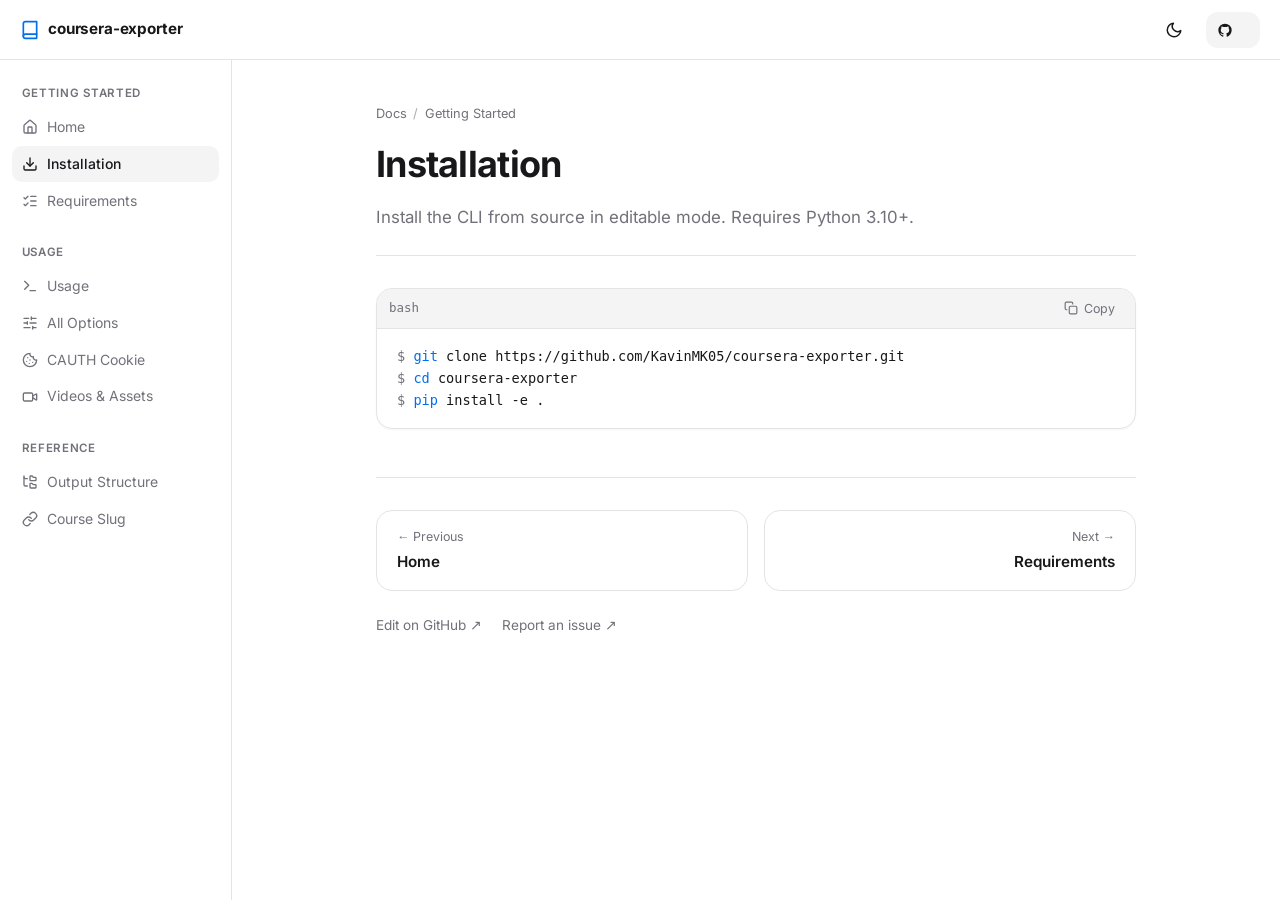
==== docs/installation.html @ 03b5e538 "Add docs site with minimal callouts" ====
<!DOCTYPE html>
<html lang="en">
<head>
<meta charset="utf-8">
<meta name="viewport" content="width=device-width, initial-scale=1">
<title>Installation — coursera-exporter docs</title>
<meta name="description" content="Install coursera-exporter from source in editable mode.">
<script>(function(){var t=localStorage.getItem("theme")||"system";var d=t==="dark"||(t==="system"&&matchMedia("(prefers-color-scheme: dark)").matches);document.documentElement.classList.add(d?"dark":"light");})();</script>
<link rel="stylesheet" href="assets/styles.css">
</head>
<body>
<div class="app app--no-toc">
  <header class="topbar">
    <button class="iconbtn iconbtn--ghost hamburger" data-burger aria-label="Open navigation">
      <svg width="18" height="18" viewBox="0 0 24 24" fill="none" stroke="currentColor" stroke-width="2" stroke-linecap="round"><path d="M3 6h18M3 12h18M3 18h18"/></svg>
    </button>
    <a class="topbar__brand" href="index.html">
      <svg width="20" height="20" viewBox="0 0 24 24" fill="none" stroke="currentColor" stroke-width="2" stroke-linecap="round" stroke-linejoin="round"><path d="M4 19.5A2.5 2.5 0 0 1 6.5 17H20"/><path d="M6.5 2H20v20H6.5A2.5 2.5 0 0 1 4 19.5v-15A2.5 2.5 0 0 1 6.5 2z"/></svg>
      coursera-exporter
    </a>
    <div class="topbar__spacer"></div>
    <button class="iconbtn iconbtn--ghost" data-theme-toggle aria-label="Toggle theme">
      <svg data-theme-icon-sun width="18" height="18" viewBox="0 0 24 24" fill="none" stroke="currentColor" stroke-width="2" stroke-linecap="round" stroke-linejoin="round" style="display:none"><circle cx="12" cy="12" r="4"/><path d="M12 2v2M12 20v2M4.93 4.93l1.41 1.41M17.66 17.66l1.41 1.41M2 12h2M20 12h2M6.34 17.66l-1.41 1.41M19.07 4.93l-1.41 1.41"/></svg>
      <svg data-theme-icon-moon width="18" height="18" viewBox="0 0 24 24" fill="none" stroke="currentColor" stroke-width="2" stroke-linecap="round" stroke-linejoin="round"><path d="M21 12.79A9 9 0 1 1 11.21 3 7 7 0 0 0 21 12.79z"/></svg>
    </button>
    <a class="gh-star iconbtn" href="https://github.com/KavinMK05/coursera-exporter" target="_blank" rel="noreferrer" aria-label="GitHub repository">
      <svg width="16" height="16" viewBox="0 0 24 24" fill="currentColor"><path d="M12 2.5a10 10 0 0 0-10 10c0 4.42 2.87 8.17 6.84 9.5.5.08.66-.23.66-.5v-1.69c-2.77.6-3.36-1.34-3.36-1.34C5.68 17.31 5.03 17 5.03 17c-.91-.62.07-.6.07-.6 1 .07 1.53 1.03 1.53 1.03.87 1.52 2.34 1.07 2.91.83.09-.65.35-1.09.63-1.34-2.22-.25-4.55-1.11-4.55-4.92 0-1.11.38-2 1.03-2.71-.1-.25-.45-1.29.1-2.64 0 0 .84-.27 2.75 1.02.79-.22 1.65-.33 2.5-.33.85 0 1.71.11 2.5.33 1.91-1.29 2.75-1.02 2.75-1.02.55 1.35.2 2.39.1 2.64.65.71 1.03 1.6 1.03 2.71 0 3.82-2.34 4.66-4.57 4.91.36.31.69.92.69 1.85v2.74c0 .27.16.59.67.5 3.97-1.34 6.83-5.08 6.83-9.5a10 10 0 0 0-10-10Z"/></svg>
      <span class="gh-star__count" data-star-count></span>
    </a>
  </header>

  <aside class="sidebar" data-sidebar>
    <nav>
      <div class="nav-group">
        <div class="nav-group__label">Getting Started</div>
        <a class="nav-item" href="index.html"><svg class="nav-icon" width="16" height="16" viewBox="0 0 24 24" fill="none" stroke="currentColor" stroke-width="2" stroke-linecap="round" stroke-linejoin="round"><path d="M15 21v-8a1 1 0 0 0-1-1h-4a1 1 0 0 0-1 1v8"/><path d="M3 10a2 2 0 0 1 .709-1.528l7-6a2 2 0 0 1 2.582 0l7 6A2 2 0 0 1 21 10v9a2 2 0 0 1-2 2H5a2 2 0 0 1-2-2z"/></svg>Home</a>
        <a class="nav-item" href="installation.html"><svg class="nav-icon" width="16" height="16" viewBox="0 0 24 24" fill="none" stroke="currentColor" stroke-width="2" stroke-linecap="round" stroke-linejoin="round"><path d="M12 15V3"/><path d="M21 15v4a2 2 0 0 1-2 2H5a2 2 0 0 1-2-2v-4"/><path d="m7 10 5 5 5-5"/></svg>Installation</a>
        <a class="nav-item" href="requirements.html"><svg class="nav-icon" width="16" height="16" viewBox="0 0 24 24" fill="none" stroke="currentColor" stroke-width="2" stroke-linecap="round" stroke-linejoin="round"><path d="M13 5h8"/><path d="M13 12h8"/><path d="M13 19h8"/><path d="m3 17 2 2 4-4"/><path d="m3 7 2 2 4-4"/></svg>Requirements</a>
      </div>
      <div class="nav-group">
        <div class="nav-group__label">Usage</div>
        <a class="nav-item" href="usage.html"><svg class="nav-icon" width="16" height="16" viewBox="0 0 24 24" fill="none" stroke="currentColor" stroke-width="2" stroke-linecap="round" stroke-linejoin="round"><path d="M12 19h8"/><path d="m4 17 6-6-6-6"/></svg>Usage</a>
        <a class="nav-item" href="options.html"><svg class="nav-icon" width="16" height="16" viewBox="0 0 24 24" fill="none" stroke="currentColor" stroke-width="2" stroke-linecap="round" stroke-linejoin="round"><path d="M10 5H3"/><path d="M12 19H3"/><path d="M14 3v4"/><path d="M16 17v4"/><path d="M21 12h-9"/><path d="M21 19h-5"/><path d="M21 5h-7"/><path d="M8 10v4"/><path d="M8 12H3"/></svg>All Options</a>
        <a class="nav-item" href="cookie.html"><svg class="nav-icon" width="16" height="16" viewBox="0 0 24 24" fill="none" stroke="currentColor" stroke-width="2" stroke-linecap="round" stroke-linejoin="round"><path d="M12 2a10 10 0 1 0 10 10 4 4 0 0 1-5-5 4 4 0 0 1-5-5"/><path d="M8.5 8.5v.01"/><path d="M16 15.5v.01"/><path d="M12 12v.01"/><path d="M11 17v.01"/><path d="M7 14v.01"/></svg>CAUTH Cookie</a>
        <a class="nav-item" href="videos.html"><svg class="nav-icon" width="16" height="16" viewBox="0 0 24 24" fill="none" stroke="currentColor" stroke-width="2" stroke-linecap="round" stroke-linejoin="round"><path d="m16 13 5.223 3.482a.5.5 0 0 0 .777-.416V7.87a.5.5 0 0 0-.752-.432L16 10.5"/><rect x="2" y="6" width="14" height="12" rx="2"/></svg>Videos &amp; Assets</a>
      </div>
      <div class="nav-group">
        <div class="nav-group__label">Reference</div>
        <a class="nav-item" href="output.html"><svg class="nav-icon" width="16" height="16" viewBox="0 0 24 24" fill="none" stroke="currentColor" stroke-width="2" stroke-linecap="round" stroke-linejoin="round"><path d="M20 10a1 1 0 0 0 1-1V6a1 1 0 0 0-1-1h-2.5a1 1 0 0 1-.8-.4l-.9-1.2A1 1 0 0 0 15 3h-2a1 1 0 0 0-1 1v5a1 1 0 0 0 1 1Z"/><path d="M20 21a1 1 0 0 0 1-1v-3a1 1 0 0 0-1-1h-2.9a1 1 0 0 1-.88-.55l-.42-.85a1 1 0 0 0-.92-.6H13a1 1 0 0 0-1 1v5a1 1 0 0 0 1 1Z"/><path d="M3 5a2 2 0 0 0 2 2h3"/><path d="M3 3v13a2 2 0 0 0 2 2h3"/></svg>Output Structure</a>
        <a class="nav-item" href="slug.html"><svg class="nav-icon" width="16" height="16" viewBox="0 0 24 24" fill="none" stroke="currentColor" stroke-width="2" stroke-linecap="round" stroke-linejoin="round"><path d="M10 13a5 5 0 0 0 7.54.54l3-3a5 5 0 0 0-7.07-7.07l-1.72 1.71"/><path d="M14 11a5 5 0 0 0-7.54-.54l-3 3a5 5 0 0 0 7.07 7.07l1.71-1.71"/></svg>Course Slug</a>
      </div>
    </nav>
  </aside>
  <div class="sidebar-scrim" data-scrim"></div>

  <main class="main">
    <div class="main__inner">
      <div class="crumbs">
        <a href="index.html">Docs</a>
        <span class="crumbs__sep">/</span>
        <span>Getting Started</span>
      </div>
      <h1 class="page-title">Installation</h1>
      <p class="page-lead">Install the CLI from source in editable mode. Requires Python 3.10+.</p>
      <hr class="page-divider">
      <div class="prose">
<div class="codeblock"><div class="codeblock__head"><span class="codeblock__label">bash</span><button class="codeblock__copy" data-copy><svg width="14" height="14" viewBox="0 0 24 24" fill="none" stroke="currentColor" stroke-width="2" stroke-linecap="round" stroke-linejoin="round"><rect x="9" y="9" width="13" height="13" rx="2"/><path d="M5 15H4a2 2 0 0 1-2-2V4a2 2 0 0 1 2-2h9a2 2 0 0 1 2 2v1"/></svg> Copy</button></div><pre><code><span class="tok-prompt">$ </span><span class="tok-cmd">git</span> clone https://github.com/KavinMK05/coursera-exporter.git
<span class="tok-prompt">$ </span><span class="tok-cmd">cd</span> coursera-exporter
<span class="tok-prompt">$ </span><span class="tok-cmd">pip</span> install -e .</code></pre></div>
      </div>
      <div class="pager">
        <a class="pager__card" href="index.html">
          <div class="pager__label">← Previous</div>
          <div class="pager__title">Home</div>
        </a>
        <a class="pager__card pager__card--next" href="requirements.html">
          <div class="pager__label">Next →</div>
          <div class="pager__title">Requirements</div>
        </a>
      </div>
      <div class="foot-links">
        <a href="https://github.com/KavinMK05/coursera-exporter/blob/master/README.md" target="_blank" rel="noreferrer">Edit on GitHub ↗</a>
        <a href="https://github.com/KavinMK05/coursera-exporter/issues" target="_blank" rel="noreferrer">Report an issue ↗</a>
      </div>
    </div>
  </main>

</div>
<div class="toast" data-toast>Copied!</div>
<script src="assets/script.js"></script>
</body>
</html>
---- docs/assets/styles.css ----
/* ============================================================
   coursera-exporter docs — HeroUI-matched design system
   Shape rule: primary CTAs = full pill; secondary buttons & icon
   buttons = 12/10px; cards/code/callout/table/pager = 16px.
   ============================================================ */

/* ---------- Theme tokens ---------- */
:root,
.light {
  --background: #ffffff;
  --surface: #ffffff;
  --surface-secondary: #f4f4f5;
  --surface-tertiary: #e4e4e7;
  --foreground: #18181b;
  --muted: #71717a;
  --accent: #006fee;
  --accent-foreground: #ffffff;
  --accent-soft: rgba(0, 111, 238, 0.10);
  --default: #f4f4f5;
  --default-hover: #e4e4e7;
  --border: #e4e4e7;
  --border-strong: #d4d4d8;
  --warning: #f5a524;
  --warning-soft: rgba(245, 165, 36, 0.12);
  --code-string: #0b7a5b;
  --code-comment: #71717a;
  --shadow: 0 1px 2px rgba(0, 0, 0, 0.04);
  color-scheme: light;
}

.dark {
  --background: #09090b;
  --surface: #18181b;
  --surface-secondary: #27272a;
  --surface-tertiary: #3f3f46;
  --foreground: #fafafa;
  --muted: #a1a1aa;
  --accent: #006fee;
  --accent-foreground: #ffffff;
  --accent-soft: rgba(0, 111, 238, 0.16);
  --default: #27272a;
  --default-hover: #3f3f46;
  --border: #27272a;
  --border-strong: #3f3f46;
  --warning: #f5a524;
  --warning-soft: rgba(245, 165, 36, 0.14);
  --code-string: #34d399;
  --code-comment: #a1a1aa;
  --shadow: 0 0 1px rgba(0, 0, 0, 0.5);
  color-scheme: dark;
}

/* ---------- Reset ---------- */
*,
*::before,
*::after { box-sizing: border-box; }

html {
  font-family: "Inter", -apple-system, "Segoe UI", Roboto, sans-serif;
  -webkit-font-smoothing: antialiased;
  -moz-osx-font-smoothing: grayscale;
  scroll-behavior: smooth;
  scroll-padding-top: 5.5rem;
}

@font-face {
  font-family: "Inter";
  font-style: normal;
  font-weight: 100 900;
  font-display: swap;
  src: url("fonts/inter.woff2") format("woff2");
}

body {
  margin: 0;
  background: var(--background);
  color: var(--foreground);
  line-height: 1.6;
  transition: background-color 0.15s ease, color 0.15s ease;
}

a { color: inherit; text-decoration: none; }

:root { --sidebar-w: 232px; --topbar-h: 60px; }

/* ---------- App grid ---------- */
.app {
  display: grid;
  grid-template-areas:
    "topbar topbar topbar"
    "sidebar main toc";
  grid-template-columns: var(--sidebar-w) minmax(0, 1fr) 240px;
  grid-template-rows: var(--topbar-h) 1fr;
  min-height: 100dvh;
}

/* ---------- Topbar ---------- */
.topbar {
  grid-area: topbar;
  position: sticky;
  top: 0;
  z-index: 50;
  display: flex;
  align-items: center;
  gap: 0.75rem;
  height: var(--topbar-h);
  padding: 0 1.25rem;
  background: color-mix(in srgb, var(--surface) 80%, transparent);
  backdrop-filter: saturate(180%) blur(12px);
  -webkit-backdrop-filter: saturate(180%) blur(12px);
  border-bottom: 1px solid var(--border);
}

.topbar__brand {
  display: flex;
  align-items: center;
  gap: 0.5rem;
  font-weight: 700;
  font-size: 0.95rem;
  letter-spacing: -0.01em;
  color: var(--foreground);
}
.topbar__brand svg { color: var(--accent); }

.topbar__spacer { flex: 1; }

.iconbtn {
  display: inline-flex;
  align-items: center;
  justify-content: center;
  gap: 0.4rem;
  height: 36px;
  padding: 0 0.65rem;
  border-radius: 12px;
  border: 1px solid transparent;
  background: var(--default);
  color: var(--foreground);
  cursor: pointer;
  font-family: inherit;
  font-size: 0.8rem;
  font-weight: 500;
  transition: background 0.12s ease, border-color 0.12s ease;
}
.iconbtn:hover { background: var(--default-hover); }
.iconbtn--ghost { background: transparent; }
.iconbtn--ghost:hover { background: var(--surface-secondary); }

.gh-star {
  display: inline-flex;
  align-items: center;
  gap: 0.45rem;
  text-decoration: none;
}
.gh-star svg { color: var(--foreground); }
.gh-star__count {
  font-size: 0.78rem;
  font-weight: 500;
  color: var(--muted);
  font-variant-numeric: tabular-nums;
  min-width: 1ch;
}

.hamburger { display: none; }

/* ---------- Sidebar ---------- */
.sidebar {
  grid-area: sidebar;
  position: sticky;
  top: var(--topbar-h);
  align-self: start;
  height: calc(100dvh - var(--topbar-h));
  overflow-y: auto;
  padding: 1.5rem 0.75rem 2rem;
  border-right: 1px solid var(--border);
  background: var(--background);
}
.sidebar::-webkit-scrollbar { width: 6px; }
.sidebar::-webkit-scrollbar-thumb { background: var(--border); border-radius: 6px; }

.nav-group { margin-bottom: 1.5rem; }
.nav-group__label {
  font-size: 0.72rem;
  font-weight: 600;
  text-transform: uppercase;
  letter-spacing: 0.06em;
  color: var(--muted);
  padding: 0 0.6rem;
  margin-bottom: 0.4rem;
}
.nav-item {
  display: flex;
  align-items: center;
  gap: 0.6rem;
  padding: 0.45rem 0.6rem;
  border-radius: 10px;
  font-size: 0.875rem;
  color: var(--muted);
  transition: background 0.1s ease, color 0.1s ease;
}
.nav-icon {
  flex-shrink: 0;
  color: var(--muted);
  transition: color 0.1s ease;
}
.nav-item:hover { background: var(--surface-secondary); color: var(--foreground); }
.nav-item:hover .nav-icon { color: var(--foreground); }
.nav-item.is-active {
  background: var(--surface-secondary);
  color: var(--foreground);
  font-weight: 500;
}
.nav-item.is-active .nav-icon { color: var(--foreground); }

.sidebar-scrim {
  display: none;
  position: fixed;
  inset: 0;
  background: rgba(0, 0, 0, 0.45);
  z-index: 40;
}
.sidebar-scrim.is-open { display: block; }

/* ---------- Main ---------- */
.main {
  grid-area: main;
  padding: 2.75rem 2.5rem 4rem;
  min-width: 0;
}
.main__inner { max-width: 760px; margin: 0 auto; }

/* Breadcrumbs */
.crumbs {
  display: flex;
  align-items: center;
  gap: 0.4rem;
  font-size: 0.8rem;
  color: var(--muted);
  margin-bottom: 0.75rem;
}
.crumbs a:hover { color: var(--foreground); }
.crumbs__sep { opacity: 0.6; }

/* Page header */
.page-title {
  font-size: 2.25rem;
  font-weight: 700;
  letter-spacing: -0.02em;
  margin: 0 0 0.6rem;
}
.page-lead {
  font-size: 1.05rem;
  color: var(--muted);
  max-width: 640px;
  margin: 0 0 1.5rem;
}
.page-divider {
  border: none;
  border-top: 1px solid var(--border);
  margin: 0 0 2rem;
}

/* ---------- Prose ---------- */
.prose { font-size: 1rem; line-height: 1.75; }
.prose > *:first-child { margin-top: 0; }
.prose h2 {
  font-size: 1.5rem;
  font-weight: 600;
  letter-spacing: -0.01em;
  margin: 2.75rem 0 1rem;
  scroll-margin-top: 5.5rem;
}
.prose h3 {
  font-size: 1.2rem;
  font-weight: 600;
  margin: 2rem 0 0.75rem;
  scroll-margin-top: 5.5rem;
}
.prose p { margin: 0 0 1rem; }
.prose ul, .prose ol { margin: 0 0 1.25rem; padding-left: 1.4rem; }
.prose li { margin-bottom: 0.5rem; }
.prose li::marker { color: var(--muted); }
.prose a { color: var(--accent); text-underline-offset: 3px; }
.prose a:hover { text-decoration: underline; }
.prose strong { font-weight: 600; }
.prose :not(pre) > code {
  background: var(--default);
  padding: 0.15em 0.4em;
  border-radius: 6px;
  font-size: 0.85em;
  font-family: ui-monospace, "SF Mono", "JetBrains Mono", "Cascadia Code", Consolas, monospace;
}

/* ---------- Code blocks ---------- */
.codeblock {
  background: var(--surface);
  border: 1px solid var(--border);
  border-radius: 16px;
  overflow: hidden;
  margin: 1.5rem 0;
  box-shadow: var(--shadow);
}
.codeblock__head {
  display: flex;
  align-items: center;
  justify-content: space-between;
  padding: 0.5rem 0.75rem;
  background: var(--surface-secondary);
  border-bottom: 1px solid var(--border);
}
.codeblock__label {
  font-size: 0.78rem;
  color: var(--muted);
  font-family: ui-monospace, "SF Mono", "JetBrains Mono", Consolas, monospace;
}
.codeblock__copy {
  display: inline-flex;
  align-items: center;
  gap: 0.35rem;
  border: none;
  background: transparent;
  color: var(--muted);
  cursor: pointer;
  font-family: inherit;
  font-size: 0.78rem;
  padding: 0.25rem 0.5rem;
  border-radius: 8px;
  transition: background 0.1s ease, color 0.1s ease;
}
.codeblock__copy:hover { background: var(--surface-tertiary); color: var(--foreground); }
.codeblock pre {
  margin: 0;
  padding: 1rem 1.25rem;
  overflow-x: auto;
  font-family: ui-monospace, "SF Mono", "JetBrains Mono", "Cascadia Code", Consolas, monospace;
  font-size: 0.85rem;
  line-height: 1.65;
}
.codeblock code { color: var(--foreground); }
.tok-cmd { color: var(--accent); font-weight: 500; }
.tok-flag { color: var(--foreground); }
.tok-str, .tok-val { color: var(--code-string); }
.tok-comment { color: var(--code-comment); }
.tok-prompt { color: var(--muted); user-select: none; }

/* ---------- Callouts ---------- */
.callout {
  border-left: 2px solid var(--accent);
  background: transparent;
  border-radius: 0;
  padding: 0.15rem 0 0.15rem 1rem;
  margin: 1.5rem 0;
}
.callout--warning { border-left-color: var(--warning); }
.callout__title {
  display: flex;
  align-items: center;
  gap: 0.45rem;
  font-weight: 600;
  font-size: 0.95rem;
  margin-bottom: 0.25rem;
}
.callout--note .callout__title { color: var(--accent); }
.callout--warning .callout__title { color: var(--warning); }
.callout__body { font-size: 0.95rem; line-height: 1.6; color: var(--muted); }
.callout__body p { margin: 0; }

/* ---------- Tables ---------- */
.tablewrap {
  border: 1px solid var(--border);
  border-radius: 16px;
  overflow: hidden;
  margin: 1.5rem 0;
  box-shadow: var(--shadow);
}
table {
  width: 100%;
  border-collapse: separate;
  border-spacing: 0;
  font-size: 0.9rem;
}
th {
  text-align: left;
  padding: 0.7rem 1rem;
  background: var(--surface-secondary);
  color: var(--muted);
  font-size: 0.72rem;
  font-weight: 600;
  text-transform: uppercase;
  letter-spacing: 0.04em;
  font-family: ui-monospace, "SF Mono", "JetBrains Mono", Consolas, monospace;
  border-bottom: 1px solid var(--border);
}
td {
  padding: 0.7rem 1rem;
  border-top: 1px solid var(--border);
  vertical-align: top;
}
tbody tr { transition: background 0.1s ease; }
tbody tr:hover { background: var(--surface-secondary); }
td code, .td-mono {
  font-family: ui-monospace, "SF Mono", "JetBrains Mono", Consolas, monospace;
  font-size: 0.85em;
}

/* ---------- Feature cards (home) ---------- */
.features {
  display: grid;
  grid-template-columns: repeat(auto-fill, minmax(240px, 1fr));
  gap: 1rem;
  margin: 1.5rem 0;
}
.feature {
  background: var(--surface);
  border: 1px solid var(--border);
  border-radius: 16px;
  padding: 1.25rem;
  box-shadow: var(--shadow);
}
.feature__icon {
  display: inline-flex;
  align-items: center;
  justify-content: center;
  width: 36px;
  height: 36px;
  border-radius: 12px;
  background: var(--accent-soft);
  color: var(--accent);
  margin-bottom: 0.75rem;
}
.feature__title { font-weight: 600; margin-bottom: 0.3rem; font-size: 0.95rem; }
.feature__desc { font-size: 0.875rem; color: var(--muted); margin: 0; line-height: 1.55; }

/* ---------- Hero (home) ---------- */
.hero { text-align: center; padding: 2rem 0 1rem; }
.hero__emoji { font-size: 2.5rem; }
.hero__title {
  font-size: 2.5rem;
  font-weight: 700;
  letter-spacing: -0.03em;
  margin: 0.5rem 0 0.75rem;
}
.hero__lead { font-size: 1.15rem; color: var(--muted); max-width: 560px; margin: 0 auto 1.5rem; }
.hero__cta { display: flex; gap: 0.75rem; justify-content: center; margin-bottom: 1.5rem; }
.btn {
  display: inline-flex;
  align-items: center;
  gap: 0.5rem;
  height: 42px;
  padding: 0 1.25rem;
  font-weight: 600;
  font-size: 0.9rem;
  border: 1px solid var(--border);
  transition: background 0.12s ease, transform 0.12s ease, border-color 0.12s ease;
}
.btn:active { transform: scale(0.98); }
.btn--primary {
  background: var(--accent);
  color: var(--accent-foreground);
  border-color: var(--accent);
  border-radius: 12px;
}
.btn--primary:hover { filter: brightness(1.06); }
.btn--ghost {
  background: var(--surface);
  color: var(--foreground);
  border-radius: 12px;
}
.btn--ghost:hover { background: var(--surface-secondary); }

.badges { display: flex; flex-wrap: wrap; gap: 0.4rem; justify-content: center; margin-bottom: 1.5rem; }
.badges img { height: 22px; }

.preview {
  border: 1px solid var(--border);
  border-radius: 16px;
  overflow: hidden;
  box-shadow: var(--shadow);
  margin: 1.5rem 0;
  background: var(--surface);
}
.preview img { display: block; width: 100%; height: auto; }

/* ---------- TOC ---------- */
.toc {
  grid-area: toc;
  position: sticky;
  top: var(--topbar-h);
  align-self: start;
  height: calc(100dvh - var(--topbar-h));
  overflow-y: auto;
  padding: 2.75rem 1rem 2rem 1.5rem;
}
.toc__label {
  font-size: 0.72rem;
  font-weight: 600;
  text-transform: uppercase;
  letter-spacing: 0.06em;
  color: var(--muted);
  margin-bottom: 0.75rem;
}
.toc__list { list-style: none; margin: 0; padding: 0; border-left: 1px solid var(--border); }
.toc__list li { margin: 0; }
.toc__list a {
  display: block;
  padding: 0.3rem 0 0.3rem 0.75rem;
  margin-left: -1px;
  font-size: 0.82rem;
  color: var(--muted);
  border-left: 2px solid transparent;
  transition: color 0.1s ease, border-color 0.1s ease;
}
.toc__list a:hover { color: var(--foreground); }
.toc__list a.is-active { color: var(--accent); border-left-color: var(--accent); }

/* no-toc variant collapses the grid */
.app--no-toc {
  grid-template-areas:
    "topbar topbar"
    "sidebar main";
  grid-template-columns: var(--sidebar-w) minmax(0, 1fr);
}
.app--no-toc .toc { display: none; }

/* ---------- Pager ---------- */
.pager {
  display: flex;
  gap: 1rem;
  margin-top: 3rem;
  padding-top: 2rem;
  border-top: 1px solid var(--border);
}
.pager__card {
  flex: 1;
  border: 1px solid var(--border);
  border-radius: 16px;
  padding: 1rem 1.25rem;
  background: var(--surface);
  transition: background 0.12s ease, border-color 0.12s ease;
}
.pager__card:hover { background: var(--surface-secondary); border-color: var(--border-strong); }
.pager__card--next { text-align: right; }
.pager__label { font-size: 0.78rem; color: var(--muted); margin-bottom: 0.2rem; }
.pager__title { font-weight: 600; font-size: 0.95rem; }

/* ---------- Footer links ---------- */
.foot-links {
  display: flex;
  gap: 1.25rem;
  margin-top: 1.5rem;
  font-size: 0.85rem;
}
.foot-links a { color: var(--muted); }
.foot-links a:hover { color: var(--foreground); }

/* ---------- Toast ---------- */
.toast {
  position: fixed;
  bottom: 1.5rem;
  right: 1.5rem;
  background: var(--surface);
  color: var(--foreground);
  border: 1px solid var(--border);
  border-radius: 12px;
  padding: 0.5rem 0.9rem;
  font-size: 0.85rem;
  box-shadow: 0 4px 12px rgba(0, 0, 0, 0.15);
  opacity: 0;
  transform: translateY(8px);
  transition: opacity 0.15s ease, transform 0.15s ease;
  pointer-events: none;
  z-index: 100;
}
.toast.is-show { opacity: 1; transform: translateY(0); }

/* ---------- Responsive ---------- */
@media (max-width: 1100px) {
  .app {
    grid-template-areas:
      "topbar topbar"
      "sidebar main";
    grid-template-columns: var(--sidebar-w) minmax(0, 1fr);
  }
  .toc { display: none; }
}

@media (max-width: 860px) {
  .app {
    grid-template-areas: "topbar" "main";
    grid-template-columns: 1fr;
  }
  .sidebar {
    position: fixed;
    top: var(--topbar-h);
    left: 0;
    width: var(--sidebar-w);
    transform: translateX(-100%);
    transition: transform 0.2s ease;
    z-index: 45;
    background: var(--surface);
    box-shadow: 0 0 24px rgba(0, 0, 0, 0.2);
  }
  .sidebar.is-open { transform: translateX(0); }
  .hamburger { display: inline-flex; }
  .main { padding: 1.5rem 1.25rem 4rem; }
  .hero__title { font-size: 2rem; }
  .page-title { font-size: 1.6rem; }
  .pager { flex-direction: column; }
}

@media (max-width: 480px) {
  .features { grid-template-columns: 1fr; }
  .gh-star__count { display: none; }
}
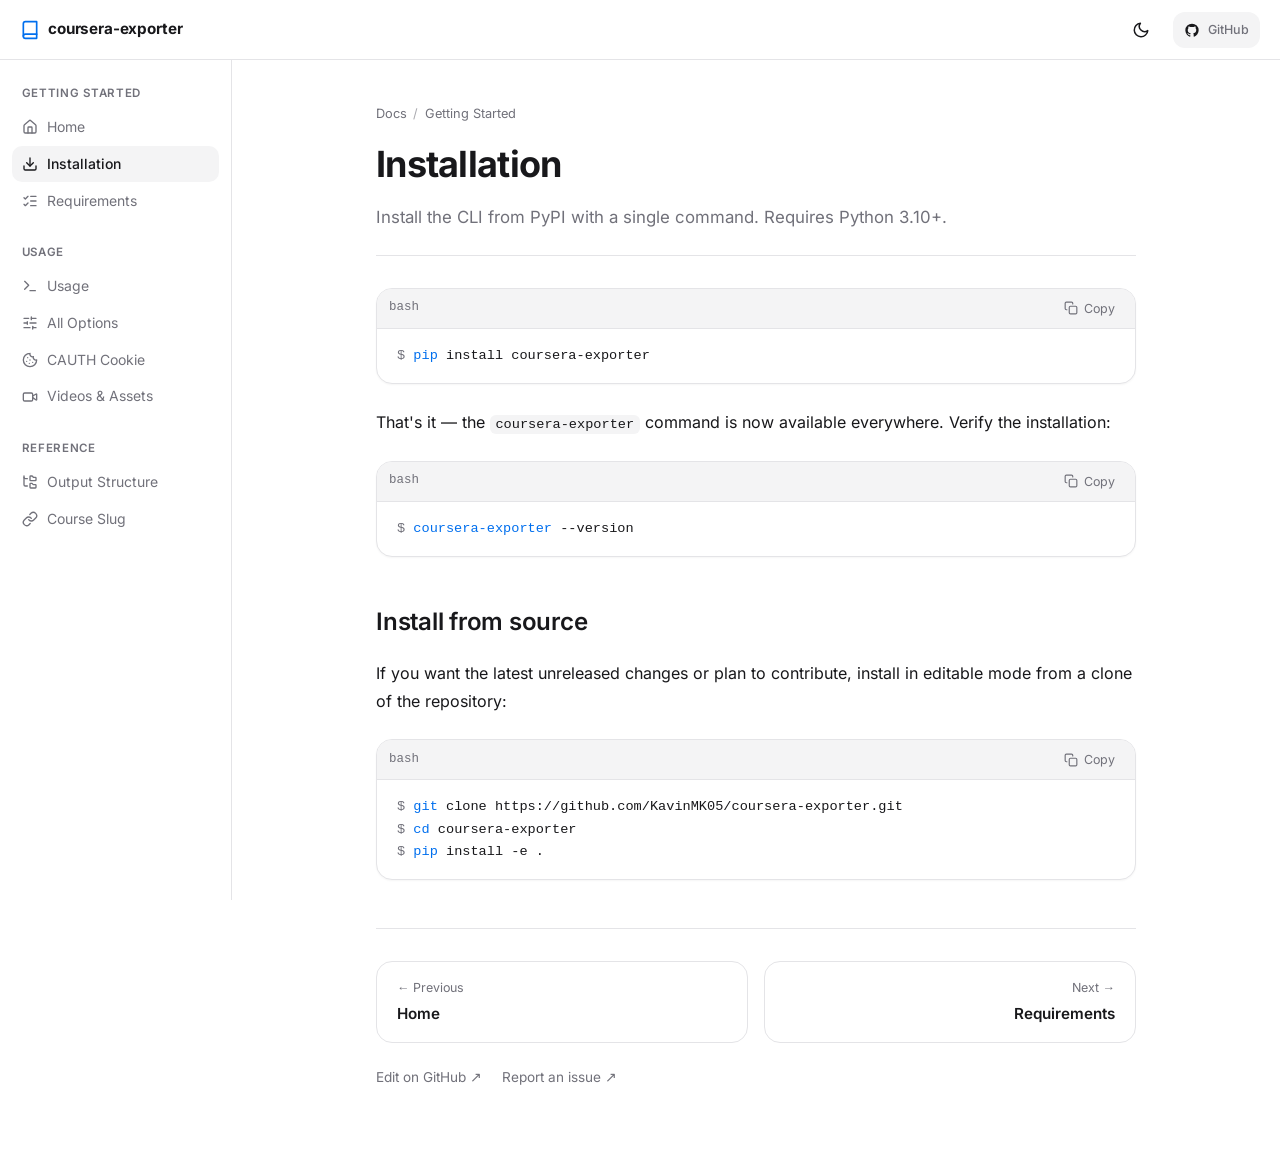
==== commit 1806d353: "Docs: PyPI-first install instructions, star fallback; bump version to 0.2.1" ====
--- a/docs/installation.html
+++ b/docs/installation.html
@@ -4,7 +4,7 @@
 <meta charset="utf-8">
 <meta name="viewport" content="width=device-width, initial-scale=1">
 <title>Installation — coursera-exporter docs</title>
-<meta name="description" content="Install coursera-exporter from source in editable mode.">
+<meta name="description" content="Install coursera-exporter from PyPI with a single pip command.">
 <script>(function(){var t=localStorage.getItem("theme")||"system";var d=t==="dark"||(t==="system"&&matchMedia("(prefers-color-scheme: dark)").matches);document.documentElement.classList.add(d?"dark":"light");})();</script>
 <link rel="stylesheet" href="assets/styles.css">
 </head>
@@ -61,9 +61,14 @@
         <span>Getting Started</span>
       </div>
       <h1 class="page-title">Installation</h1>
-      <p class="page-lead">Install the CLI from source in editable mode. Requires Python 3.10+.</p>
+      <p class="page-lead">Install the CLI from PyPI with a single command. Requires Python 3.10+.</p>
       <hr class="page-divider">
       <div class="prose">
+<div class="codeblock"><div class="codeblock__head"><span class="codeblock__label">bash</span><button class="codeblock__copy" data-copy><svg width="14" height="14" viewBox="0 0 24 24" fill="none" stroke="currentColor" stroke-width="2" stroke-linecap="round" stroke-linejoin="round"><rect x="9" y="9" width="13" height="13" rx="2"/><path d="M5 15H4a2 2 0 0 1-2-2V4a2 2 0 0 1 2-2h9a2 2 0 0 1 2 2v1"/></svg> Copy</button></div><pre><code><span class="tok-prompt">$ </span><span class="tok-cmd">pip</span> install coursera-exporter</code></pre></div>
+<p>That's it — the <code>coursera-exporter</code> command is now available everywhere. Verify the installation:</p>
+<div class="codeblock"><div class="codeblock__head"><span class="codeblock__label">bash</span><button class="codeblock__copy" data-copy><svg width="14" height="14" viewBox="0 0 24 24" fill="none" stroke="currentColor" stroke-width="2" stroke-linecap="round" stroke-linejoin="round"><rect x="9" y="9" width="13" height="13" rx="2"/><path d="M5 15H4a2 2 0 0 1-2-2V4a2 2 0 0 1 2-2h9a2 2 0 0 1 2 2v1"/></svg> Copy</button></div><pre><code><span class="tok-prompt">$ </span><span class="tok-cmd">coursera-exporter</span> <span class="tok-flag">--version</span></code></pre></div>
+<h2 id="from-source">Install from source</h2>
+<p>If you want the latest unreleased changes or plan to contribute, install in editable mode from a clone of the repository:</p>
 <div class="codeblock"><div class="codeblock__head"><span class="codeblock__label">bash</span><button class="codeblock__copy" data-copy><svg width="14" height="14" viewBox="0 0 24 24" fill="none" stroke="currentColor" stroke-width="2" stroke-linecap="round" stroke-linejoin="round"><rect x="9" y="9" width="13" height="13" rx="2"/><path d="M5 15H4a2 2 0 0 1-2-2V4a2 2 0 0 1 2-2h9a2 2 0 0 1 2 2v1"/></svg> Copy</button></div><pre><code><span class="tok-prompt">$ </span><span class="tok-cmd">git</span> clone https://github.com/KavinMK05/coursera-exporter.git
 <span class="tok-prompt">$ </span><span class="tok-cmd">cd</span> coursera-exporter
 <span class="tok-prompt">$ </span><span class="tok-cmd">pip</span> install -e .</code></pre></div>
